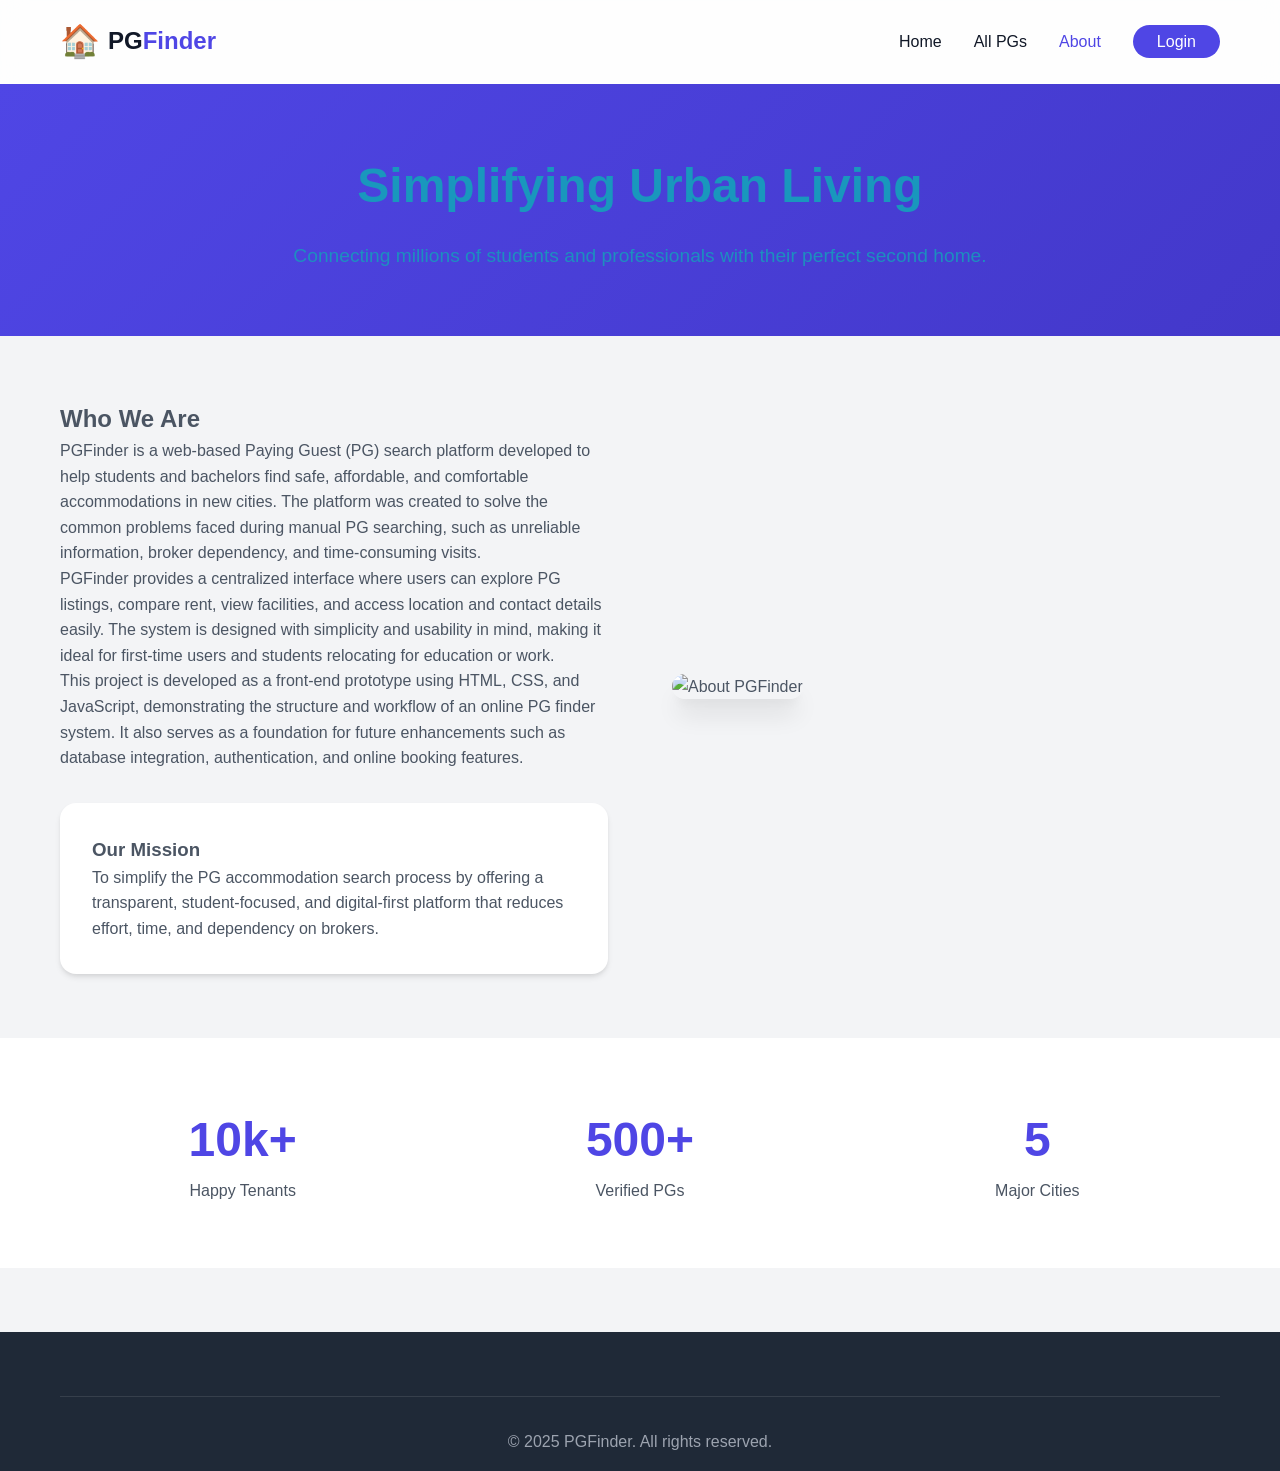
==== about.html @ 8850405e "updated css files" ====
<!DOCTYPE html>
<html lang="en">
<head>
    <meta charset="UTF-8">
    <meta name="viewport" content="width=device-width, initial-scale=1.0">
    <title>About Us - PGFinder</title>
    <link rel="stylesheet" href="assets/css/style.css">
    <style>
        .about-hero {
            background: linear-gradient(135deg, var(--primary), var(--primary-dark));
            color: rgb(25, 151, 189);
            padding: 4rem 0;
            text-align: center;
        }
        .about-grid {
            display: grid;
            grid-template-columns: 1fr 1fr;
            gap: 4rem;
            align-items: center;
            padding: 4rem 0;
        }
        .about-img {
            border-radius: var(--radius-lg);
            box-shadow: var(--shadow-xl);
            width: 100%;
        }
        .mission-box {
            background: var(--surface);
            padding: 2rem;
            border-radius: var(--radius-md);
            box-shadow: var(--shadow-md);
            margin-top: 2rem;
        }
        @media (max-width: 768px) {
            .about-grid { grid-template-columns: 1fr; }
        }
    </style>
</head>
<body>
    <nav class="navbar glass">
        <div class="container">
            <div class="nav-wrapper">
                <div class="logo">
                    <a href="index.html">
                        <span class="logo-icon">🏠</span>
                        <span class="logo-text">PG<span class="highlight">Finder</span></span>
                    </a>
                </div>
                <ul class="nav-links">
                    <li><a href="index.html">Home</a></li>
                    <li><a href="pgs.html">All PGs</a></li>
                    <li><a href="about.html" class="active">About</a></li>
                    <li><a href="login.html" class="btn-login">Login</a></li>
                </ul>
            </div>
        </div>
    </nav>

    <header class="about-hero">
        <div class="container ">
            <h1 style="font-size: 3rem; margin-bottom: 1rem;">Simplifying Urban Living</h1>
            <p style="font-size: 1.2rem; opacity: 0.9;">Connecting millions of students and professionals with their perfect second home.</p>
        </div>
    </header>

  <section class="container">
    <div class="about-grid">
        <div class="about-content">
            <h2>Who We Are</h2>
            <p>
                PGFinder is a web-based Paying Guest (PG) search platform developed to help
                students and bachelors find safe, affordable, and comfortable accommodations
                in new cities. The platform was created to solve the common problems faced
                during manual PG searching, such as unreliable information, broker dependency,
                and time-consuming visits.
            </p>

            <p>
                PGFinder provides a centralized interface where users can explore PG listings,
                compare rent, view facilities, and access location and contact details easily.
                The system is designed with simplicity and usability in mind, making it ideal
                for first-time users and students relocating for education or work.
            </p>

            <p>
                This project is developed as a front-end prototype using HTML, CSS, and
                JavaScript, demonstrating the structure and workflow of an online PG finder
                system. It also serves as a foundation for future enhancements such as database
                integration, authentication, and online booking features.
            </p>

            <div class="mission-box">
                <h3>Our Mission</h3>
                <p>
                    To simplify the PG accommodation search process by offering a transparent,
                    student-focused, and digital-first platform that reduces effort, time,
                    and dependency on brokers.
                </p>
            </div>
        </div>

        <div class="about-image">
            <img src="https://images.unsplash.com/photo-1522071820081-009f0129c71c?w=800"
                 alt="About PGFinder"
                 class="about-img">
        </div>
    </div>
</section>


    <section style="background: var(--surface); padding: 4rem 0;">
        <div class="container" style="text-align: center;">
            <div style="display: grid; grid-template-columns: repeat(3, 1fr); gap: 2rem;">
                <div>
                    <h2 style="font-size: 3rem; color: var(--primary);">10k+</h2>
                    <p>Happy Tenants</p>
                </div>
                <div>
                    <h2 style="font-size: 3rem; color: var(--primary);">500+</h2>
                    <p>Verified PGs</p>
                </div>
                <div>
                    <h2 style="font-size: 3rem; color: var(--primary);">5</h2>
                    <p>Major Cities</p>
                </div>
            </div>
        </div>
    </section>

    <footer class="footer">
        <div class="container">
            <div class="footer-bottom">
                <p>&copy; 2025 PGFinder. All rights reserved.</p>
            </div>
        </div>
    </footer>
</body>
</html>
---- assets/css/style.css ----
/* Global Styles */
:root {
    /* Modern Indigo Theme */
    --primary: #4F46E5;       /* Indigo 600 */
    --primary-dark: #4338CA;  /* Indigo 700 */
    --primary-light: #818CF8; /* Indigo 400 */
    --accent: #F59E0B;        /* Amber 500 */
    
    /* Neutral Scales */
    --background: #F3F4F6;    /* Cool Gray 100 */
    --surface: #FFFFFF;
    --text-main: #111827;     /* Cool Gray 900 */
    --text-body: #4B5563;     /* Cool Gray 600 */
    --text-light: #9CA3AF;    /* Cool Gray 400 */
    --border: #E5E7EB;
    
    /* Modern Elevation (Soft Shadows) */
    --shadow-sm: 0 1px 2px 0 rgba(0, 0, 0, 0.05);
    --shadow-md: 0 4px 6px -1px rgba(0, 0, 0, 0.1), 0 2px 4px -1px rgba(0, 0, 0, 0.06);
    --shadow-lg: 0 10px 15px -3px rgba(0, 0, 0, 0.1), 0 4px 6px -2px rgba(0, 0, 0, 0.05);
    --shadow-xl: 0 20px 25px -5px rgba(0, 0, 0, 0.1), 0 10px 10px -5px rgba(0, 0, 0, 0.04);
    
    /* Shape */
    --radius-sm: 0.5rem;   /* 8px */
    --radius-md: 1rem;     /* 16px */
    --radius-lg: 1.5rem;   /* 24px */
    
    /* Status */
    --success: #10B981;    /* Emerald 500 */
    --warning: #F59E0B;
    --white: #ffffff;
}

* {
    margin: 0;
    padding: 0;
    box-sizing: border-box;
}

body {
    font-family: 'Poppins', sans-serif;
    color: var(--text-body);
    background-color: var(--background);
    line-height: 1.6;
    -webkit-font-smoothing: antialiased;
}

.container {
    max-width: 1200px;
    margin: 0 auto;
    padding: 0 20px;
}

/* Glassmorphism Utility */
.glass {
    background: rgba(255, 255, 255, 0.85);
    backdrop-filter: blur(12px);
    -webkit-backdrop-filter: blur(12px);
    border-bottom: 1px solid rgba(255, 255, 255, 0.5);
}

/* Navigation Bar */
.navbar {
    position: sticky;
    top: 0;
    z-index: 1000;
    transition: all 0.3s ease;
}

.nav-wrapper {
    display: flex;
    justify-content: space-between;
    align-items: center;
    padding: 1rem 0;
}

.logo a {
    display: flex;
    align-items: center;
    text-decoration: none;
    font-size: 1.5rem;
    font-weight: 700;
    color: var(--text-main);
}

.logo-icon {
    font-size: 2rem;
    margin-right: 0.5rem;
}

.logo-text .highlight {
    color: var(--primary);
}

.nav-links {
    display: flex;
    list-style: none;
    gap: 2rem;
    align-items: center;
}

.nav-links a {
    text-decoration: none;
    color: var(--text-main);
    font-weight: 500;
    transition: color 0.3s ease;
    position: relative;
}

.nav-links a:hover,
.nav-links a.active {
    color: var(--primary);
}

/* Buttons */
button, .btn-search, .btn-view, .btn-primary, .btn-secondary, .btn-contact, .share-btn {
    font-family: 'Poppins', sans-serif;
    cursor: pointer;
    border: none;
    transition: all 0.3s cubic-bezier(0.4, 0, 0.2, 1);
    text-decoration: none;
    display: inline-block;
    text-align: center;
}

.btn-primary {
    background: linear-gradient(135deg, var(--primary), var(--primary-dark));
    color: var(--white);
    padding: 0.75rem 2rem;
    border-radius: 50px;
    font-weight: 600;
    font-size: 1rem;
    box-shadow: 0 4px 15px rgba(79, 70, 229, 0.4);
}

.btn-primary:hover {
    transform: translateY(-3px);
    box-shadow: 0 8px 25px rgba(79, 70, 229, 0.5);
}

.btn-secondary {
    background: var(--surface);
    color: var(--primary);
    padding: 0.75rem 2rem;
    border-radius: 50px;
    border: 2px solid transparent;
    font-weight: 600;
    font-size: 1rem;
    box-shadow: var(--shadow-sm);
}

.btn-secondary:hover {
    background: var(--primary);
    color: var(--white);
}

.btn-login {
    padding: 0.5rem 1.5rem;
    background: var(--primary);
    color: var(--white) !important;
    border-radius: 50px;
    transition: all 0.3s ease;
}

.btn-login:hover {
    background: var(--primary-dark);
    transform: translateY(-2px);
}

/* Mobile Menu */
.mobile-menu-toggle {
    display: none;
    flex-direction: column;
    gap: 5px;
    cursor: pointer;
}

.mobile-menu-toggle span {
    width: 25px;
    height: 3px;
    background: var(--text-main);
    border-radius: 2px;
}

/* Footer */
.footer {
    background: #1F2937; /* Dark Gray */
    color: var(--white);
    padding: 4rem 0 1rem;
    margin-top: 4rem;
}

.footer-grid {
    display: grid;
    grid-template-columns: repeat(auto-fit, minmax(200px, 1fr));
    gap: 2rem;
    margin-bottom: 2rem;
}

.footer-col h3 {
    margin-bottom: 1rem;
    color: var(--white);
}

.footer-col p, .footer-col ul li a {
    color: #9CA3AF;
    text-decoration: none;
    font-size: 0.95rem;
    line-height: 1.6;
}

.footer-col ul { list-style: none; }
.footer-col ul li { margin-bottom: 0.5rem; }
.footer-col ul li a:hover { color: var(--white); }

.footer-bottom {
    text-align: center;
    padding-top: 2rem;
    border-top: 1px solid rgba(255, 255, 255, 0.1);
    color: #9CA3AF;
}

/* Utilities */
.text-center { text-align: center; }
.mb-4 { margin-bottom: 2rem; }

/* Responsive Global */
@media (max-width: 768px) {
    .nav-links { display: none; }
    .mobile-menu-toggle { display: flex; }
    .container { padding: 0 1.5rem; }
}
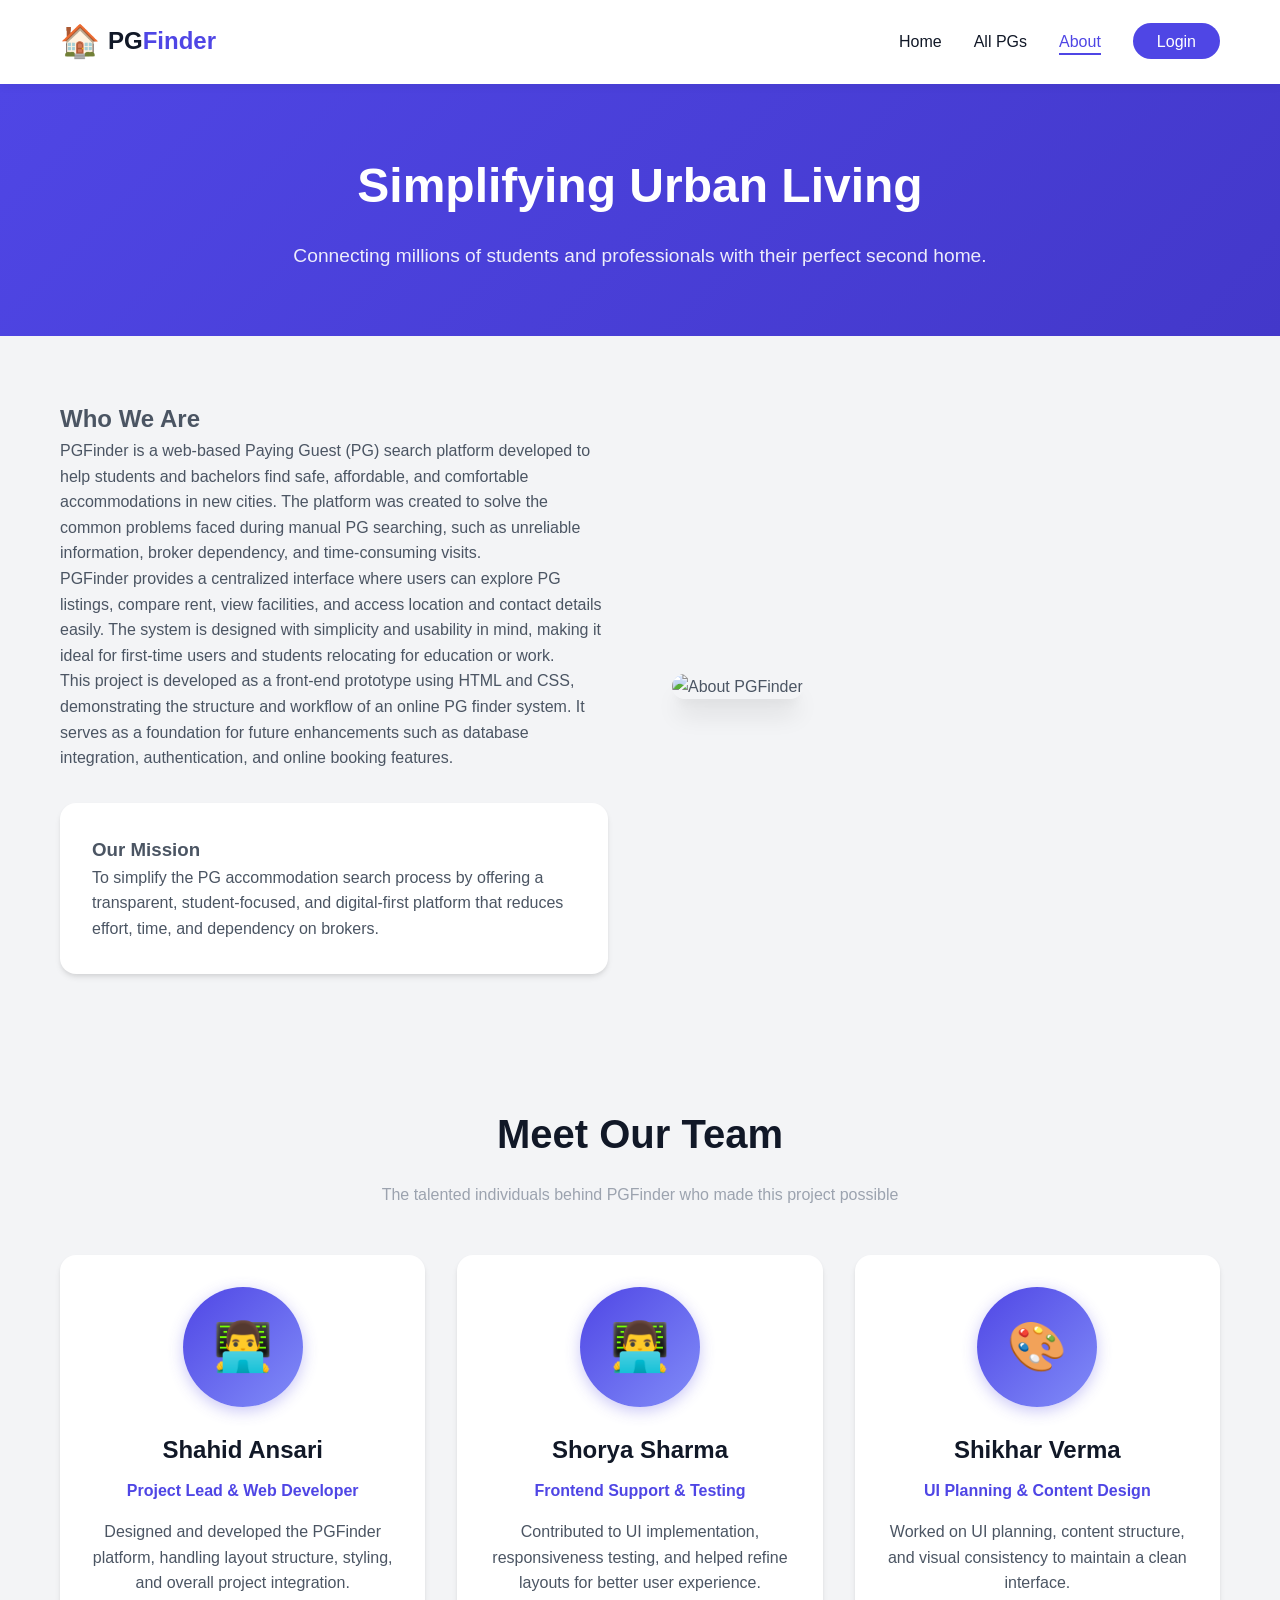
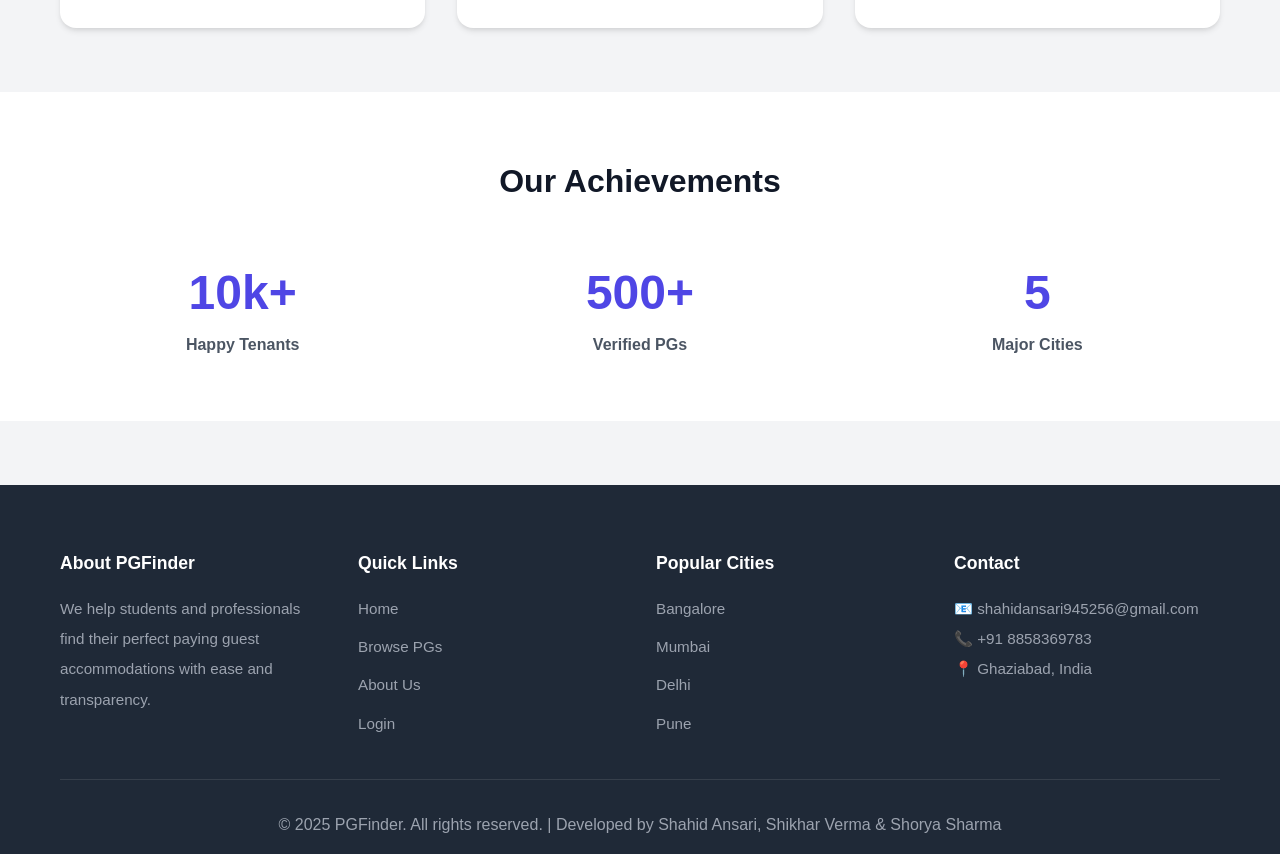
==== commit d0e27761: "fixing some pages" ====
--- a/about.html
+++ b/about.html
@@ -1,17 +1,20 @@
 <!DOCTYPE html>
 <html lang="en">
+
 <head>
     <meta charset="UTF-8">
     <meta name="viewport" content="width=device-width, initial-scale=1.0">
     <title>About Us - PGFinder</title>
     <link rel="stylesheet" href="assets/css/style.css">
+    <link rel="shortcut icon" href="assets\images\house.png" type="image/x-icon">
     <style>
         .about-hero {
             background: linear-gradient(135deg, var(--primary), var(--primary-dark));
-            color: rgb(25, 151, 189);
+            color: rgb(255, 255, 255);
             padding: 4rem 0;
             text-align: center;
         }
+
         .about-grid {
             display: grid;
             grid-template-columns: 1fr 1fr;
@@ -19,11 +22,13 @@
             align-items: center;
             padding: 4rem 0;
         }
+
         .about-img {
             border-radius: var(--radius-lg);
             box-shadow: var(--shadow-xl);
             width: 100%;
         }
+
         .mission-box {
             background: var(--surface);
             padding: 2rem;
@@ -31,11 +36,76 @@
             box-shadow: var(--shadow-md);
             margin-top: 2rem;
         }
+
+        .team-section {
+            padding: 4rem 0;
+            background: var(--background);
+        }
+
+        .team-grid {
+            display: grid;
+            grid-template-columns: repeat(auto-fit, minmax(280px, 1fr));
+            gap: 2rem;
+            margin-top: 2rem;
+        }
+
+        .team-card {
+            background: var(--surface);
+            padding: 2rem;
+            border-radius: var(--radius-md);
+            box-shadow: var(--shadow-md);
+            text-align: center;
+            transition: all 0.3s ease;
+        }
+
+        .team-card:hover {
+            transform: translateY(-10px);
+            box-shadow: var(--shadow-xl);
+        }
+
+        .team-avatar {
+            width: 120px;
+            height: 120px;
+            background: linear-gradient(135deg, var(--primary), var(--primary-light));
+            border-radius: 50%;
+            display: flex;
+            align-items: center;
+            justify-content: center;
+            font-size: 3rem;
+            margin: 0 auto 1.5rem;
+            box-shadow: 0 4px 15px rgba(79, 70, 229, 0.3);
+        }
+
+        .team-card h3 {
+            font-size: 1.5rem;
+            color: var(--text-main);
+            margin-bottom: 0.5rem;
+        }
+
+        .team-card .role {
+            color: var(--primary);
+            font-weight: 600;
+            margin-bottom: 1rem;
+            font-size: 1rem;
+        }
+
+        .team-card p {
+            color: var(--text-body);
+            line-height: 1.6;
+        }
+
         @media (max-width: 768px) {
-            .about-grid { grid-template-columns: 1fr; }
+            .about-grid {
+                grid-template-columns: 1fr;
+            }
+
+            .team-grid {
+                grid-template-columns: 1fr;
+            }
         }
     </style>
 </head>
+
 <body>
     <nav class="navbar glass">
         <div class="container">
@@ -57,71 +127,107 @@
     </nav>
 
     <header class="about-hero">
-        <div class="container ">
+        <div class="container">
             <h1 style="font-size: 3rem; margin-bottom: 1rem;">Simplifying Urban Living</h1>
-            <p style="font-size: 1.2rem; opacity: 0.9;">Connecting millions of students and professionals with their perfect second home.</p>
+            <p style="font-size: 1.2rem; opacity: 0.9;">Connecting millions of students and professionals with their
+                perfect second home.</p>
         </div>
     </header>
 
-  <section class="container">
-    <div class="about-grid">
-        <div class="about-content">
-            <h2>Who We Are</h2>
-            <p>
-                PGFinder is a web-based Paying Guest (PG) search platform developed to help
-                students and bachelors find safe, affordable, and comfortable accommodations
-                in new cities. The platform was created to solve the common problems faced
-                during manual PG searching, such as unreliable information, broker dependency,
-                and time-consuming visits.
-            </p>
-
-            <p>
-                PGFinder provides a centralized interface where users can explore PG listings,
-                compare rent, view facilities, and access location and contact details easily.
-                The system is designed with simplicity and usability in mind, making it ideal
-                for first-time users and students relocating for education or work.
-            </p>
-
-            <p>
-                This project is developed as a front-end prototype using HTML, CSS, and
-                JavaScript, demonstrating the structure and workflow of an online PG finder
-                system. It also serves as a foundation for future enhancements such as database
-                integration, authentication, and online booking features.
-            </p>
-
-            <div class="mission-box">
-                <h3>Our Mission</h3>
+    <section class="container">
+        <div class="about-grid">
+            <div class="about-content">
+                <h2>Who We Are</h2>
                 <p>
-                    To simplify the PG accommodation search process by offering a transparent,
-                    student-focused, and digital-first platform that reduces effort, time,
-                    and dependency on brokers.
+                    PGFinder is a web-based Paying Guest (PG) search platform developed to help
+                    students and bachelors find safe, affordable, and comfortable accommodations
+                    in new cities. The platform was created to solve the common problems faced
+                    during manual PG searching, such as unreliable information, broker dependency,
+                    and time-consuming visits.
                 </p>
-            </div>
-        </div>
-
-        <div class="about-image">
-            <img src="https://images.unsplash.com/photo-1522071820081-009f0129c71c?w=800"
-                 alt="About PGFinder"
-                 class="about-img">
-        </div>
-    </div>
-</section>
-
+
+                <p>
+                    PGFinder provides a centralized interface where users can explore PG listings,
+                    compare rent, view facilities, and access location and contact details easily.
+                    The system is designed with simplicity and usability in mind, making it ideal
+                    for first-time users and students relocating for education or work.
+                </p>
+
+                <p>
+                    This project is developed as a front-end prototype using HTML and CSS,
+                    demonstrating the structure and workflow of an online PG finder
+                    system. It serves as a foundation for future enhancements such as database
+                    integration, authentication, and online booking features.
+                </p>
+
+                <div class="mission-box">
+                    <h3>Our Mission</h3>
+                    <p>
+                        To simplify the PG accommodation search process by offering a transparent,
+                        student-focused, and digital-first platform that reduces effort, time,
+                        and dependency on brokers.
+                    </p>
+                </div>
+            </div>
+
+            <div class="about-image">
+                <img src="https://images.unsplash.com/photo-1522071820081-009f0129c71c?w=800" alt="About PGFinder"
+                    class="about-img">
+            </div>
+        </div>
+    </section>
+
+    <section class="team-section">
+        <div class="container">
+            <h2 style="text-align: center; font-size: 2.5rem; color: var(--text-main); margin-bottom: 1rem;">Meet Our
+                Team</h2>
+            <p style="text-align: center; color: var(--text-light); max-width: 600px; margin: 0 auto 3rem;">The talented
+                individuals behind PGFinder who made this project possible</p>
+
+            <div class="team-grid">
+                <div class="team-card">
+                    <div class="team-avatar">👨‍💻</div>
+                    <h3>Shahid Ansari</h3>
+                    <p class="role">Project Lead & Web Developer</p>
+                    <p>Designed and developed the PGFinder platform, handling layout structure, styling, and overall
+                        project integration.</p>
+                </div>
+
+                <div class="team-card">
+                    <div class="team-avatar">👨‍💻</div>
+                    <h3>Shorya Sharma</h3>
+                    <p class="role">Frontend Support & Testing</p>
+                    <p>Contributed to UI implementation, responsiveness testing, and helped refine layouts for better
+                        user experience.</p>
+                </div>
+
+                <div class="team-card">
+                    <div class="team-avatar">🎨</div>
+                    <h3>Shikhar Verma</h3>
+                    <p class="role">UI Planning & Content Design</p>
+                    <p>Worked on UI planning, content structure, and visual consistency to maintain a clean interface.
+                    </p>
+                </div>
+
+            </div>
+        </div>
+    </section>
 
     <section style="background: var(--surface); padding: 4rem 0;">
         <div class="container" style="text-align: center;">
-            <div style="display: grid; grid-template-columns: repeat(3, 1fr); gap: 2rem;">
+            <h2 style="font-size: 2rem; color: var(--text-main); margin-bottom: 3rem;">Our Achievements</h2>
+            <div style="display: grid; grid-template-columns: repeat(auto-fit, minmax(200px, 1fr)); gap: 2rem;">
                 <div>
                     <h2 style="font-size: 3rem; color: var(--primary);">10k+</h2>
-                    <p>Happy Tenants</p>
+                    <p style="color: var(--text-body); font-weight: 600;">Happy Tenants</p>
                 </div>
                 <div>
                     <h2 style="font-size: 3rem; color: var(--primary);">500+</h2>
-                    <p>Verified PGs</p>
+                    <p style="color: var(--text-body); font-weight: 600;">Verified PGs</p>
                 </div>
                 <div>
                     <h2 style="font-size: 3rem; color: var(--primary);">5</h2>
-                    <p>Major Cities</p>
+                    <p style="color: var(--text-body); font-weight: 600;">Major Cities</p>
                 </div>
             </div>
         </div>
@@ -129,10 +235,43 @@
 
     <footer class="footer">
         <div class="container">
+            <div class="footer-grid">
+                <div class="footer-col">
+                    <h3>About PGFinder</h3>
+                    <p>We help students and professionals find their perfect paying guest accommodations with ease and
+                        transparency.</p>
+                </div>
+                <div class="footer-col">
+                    <h3>Quick Links</h3>
+                    <ul>
+                        <li><a href="index.html">Home</a></li>
+                        <li><a href="pgs.html">Browse PGs</a></li>
+                        <li><a href="about.html">About Us</a></li>
+                        <li><a href="login.html">Login</a></li>
+                    </ul>
+                </div>
+                <div class="footer-col">
+                    <h3>Popular Cities</h3>
+                    <ul>
+                        <li><a href="pgs.html">Bangalore</a></li>
+                        <li><a href="pgs.html">Mumbai</a></li>
+                        <li><a href="pgs.html">Delhi</a></li>
+                        <li><a href="pgs.html">Pune</a></li>
+                    </ul>
+                </div>
+                <div class="footer-col">
+                    <h3>Contact</h3>
+                    <p>📧 shahidansari945256@gmail.com</p>
+                    <p>📞 +91 8858369783 </p>
+                    <p>📍 Ghaziabad, India</p>
+                </div>
+            </div>
             <div class="footer-bottom">
-                <p>&copy; 2025 PGFinder. All rights reserved.</p>
+                <p>&copy; 2025 PGFinder. All rights reserved. | Developed by Shahid Ansari, Shikhar Verma & Shorya
+                    Sharma</p>
             </div>
         </div>
     </footer>
 </body>
+
 </html>
--- a/assets/css/style.css
+++ b/assets/css/style.css
@@ -1,33 +1,29 @@
 /* Global Styles */
 :root {
-    /* Modern Indigo Theme */
-    --primary: #4F46E5;       /* Indigo 600 */
-    --primary-dark: #4338CA;  /* Indigo 700 */
-    --primary-light: #818CF8; /* Indigo 400 */
-    --accent: #F59E0B;        /* Amber 500 */
-    
-    /* Neutral Scales */
-    --background: #F3F4F6;    /* Cool Gray 100 */
+    --primary: #4F46E5;
+    --primary-dark: #4338CA;
+    --primary-light: #818CF8;
+    --accent: #F59E0B;
+    --success: #10B981;
+    --warning: #F59E0B;
+    --danger: #EF4444;
+    
+    --background: #F3F4F6;
     --surface: #FFFFFF;
-    --text-main: #111827;     /* Cool Gray 900 */
-    --text-body: #4B5563;     /* Cool Gray 600 */
-    --text-light: #9CA3AF;    /* Cool Gray 400 */
+    --text-main: #111827;
+    --text-body: #4B5563;
+    --text-light: #9CA3AF;
     --border: #E5E7EB;
     
-    /* Modern Elevation (Soft Shadows) */
     --shadow-sm: 0 1px 2px 0 rgba(0, 0, 0, 0.05);
     --shadow-md: 0 4px 6px -1px rgba(0, 0, 0, 0.1), 0 2px 4px -1px rgba(0, 0, 0, 0.06);
     --shadow-lg: 0 10px 15px -3px rgba(0, 0, 0, 0.1), 0 4px 6px -2px rgba(0, 0, 0, 0.05);
     --shadow-xl: 0 20px 25px -5px rgba(0, 0, 0, 0.1), 0 10px 10px -5px rgba(0, 0, 0, 0.04);
     
-    /* Shape */
-    --radius-sm: 0.5rem;   /* 8px */
-    --radius-md: 1rem;     /* 16px */
-    --radius-lg: 1.5rem;   /* 24px */
-    
-    /* Status */
-    --success: #10B981;    /* Emerald 500 */
-    --warning: #F59E0B;
+    --radius-sm: 0.5rem;
+    --radius-md: 1rem;
+    --radius-lg: 1.5rem;
+    
     --white: #ffffff;
 }
 
@@ -38,7 +34,7 @@
 }
 
 body {
-    font-family: 'Poppins', sans-serif;
+    font-family: 'Segoe UI', Tahoma, Geneva, Verdana, sans-serif;
     color: var(--text-body);
     background-color: var(--background);
     line-height: 1.6;
@@ -51,9 +47,8 @@
     padding: 0 20px;
 }
 
-/* Glassmorphism Utility */
 .glass {
-    background: rgba(255, 255, 255, 0.85);
+    background: rgba(255, 255, 255, 0.95);
     backdrop-filter: blur(12px);
     -webkit-backdrop-filter: blur(12px);
     border-bottom: 1px solid rgba(255, 255, 255, 0.5);
@@ -65,6 +60,7 @@
     top: 0;
     z-index: 1000;
     transition: all 0.3s ease;
+    box-shadow: 0 2px 10px rgba(0, 0, 0, 0.05);
 }
 
 .nav-wrapper {
@@ -107,6 +103,22 @@
     position: relative;
 }
 
+.nav-links a::after {
+    content: '';
+    position: absolute;
+    bottom: -5px;
+    left: 0;
+    width: 0;
+    height: 2px;
+    background: var(--primary);
+    transition: width 0.3s ease;
+}
+
+.nav-links a:hover::after,
+.nav-links a.active::after {
+    width: 100%;
+}
+
 .nav-links a:hover,
 .nav-links a.active {
     color: var(--primary);
@@ -114,7 +126,7 @@
 
 /* Buttons */
 button, .btn-search, .btn-view, .btn-primary, .btn-secondary, .btn-contact, .share-btn {
-    font-family: 'Poppins', sans-serif;
+    font-family: inherit;
     cursor: pointer;
     border: none;
     transition: all 0.3s cubic-bezier(0.4, 0, 0.2, 1);
@@ -126,65 +138,59 @@
 .btn-primary {
     background: linear-gradient(135deg, var(--primary), var(--primary-dark));
     color: var(--white);
-    padding: 0.75rem 2rem;
+    padding: 0.875rem 2rem;
     border-radius: 50px;
     font-weight: 600;
     font-size: 1rem;
-    box-shadow: 0 4px 15px rgba(79, 70, 229, 0.4);
+    box-shadow: 0 4px 15px rgba(79, 70, 229, 0.3);
 }
 
 .btn-primary:hover {
     transform: translateY(-3px);
-    box-shadow: 0 8px 25px rgba(79, 70, 229, 0.5);
+    box-shadow: 0 8px 25px rgba(79, 70, 229, 0.4);
+}
+
+.btn-large {
+    padding: 1.1rem 2.5rem;
+    font-size: 1.1rem;
 }
 
 .btn-secondary {
     background: var(--surface);
     color: var(--primary);
-    padding: 0.75rem 2rem;
+    padding: 0.875rem 2rem;
     border-radius: 50px;
-    border: 2px solid transparent;
+    border: 2px solid var(--primary);
     font-weight: 600;
     font-size: 1rem;
-    box-shadow: var(--shadow-sm);
 }
 
 .btn-secondary:hover {
     background: var(--primary);
     color: var(--white);
+    transform: translateY(-2px);
 }
 
 .btn-login {
-    padding: 0.5rem 1.5rem;
+    padding: 0.6rem 1.5rem;
     background: var(--primary);
     color: var(--white) !important;
     border-radius: 50px;
     transition: all 0.3s ease;
 }
 
+.btn-login::after {
+    display: none !important;
+}
+
 .btn-login:hover {
     background: var(--primary-dark);
     transform: translateY(-2px);
 }
 
-/* Mobile Menu */
-.mobile-menu-toggle {
-    display: none;
-    flex-direction: column;
-    gap: 5px;
-    cursor: pointer;
-}
-
-.mobile-menu-toggle span {
-    width: 25px;
-    height: 3px;
-    background: var(--text-main);
-    border-radius: 2px;
-}
-
 /* Footer */
 .footer {
-    background: #1F2937; /* Dark Gray */
+    background: #1F2937;
     color: var(--white);
     padding: 4rem 0 1rem;
     margin-top: 4rem;
@@ -200,18 +206,27 @@
 .footer-col h3 {
     margin-bottom: 1rem;
     color: var(--white);
+    font-size: 1.1rem;
 }
 
 .footer-col p, .footer-col ul li a {
     color: #9CA3AF;
     text-decoration: none;
     font-size: 0.95rem;
-    line-height: 1.6;
-}
-
-.footer-col ul { list-style: none; }
-.footer-col ul li { margin-bottom: 0.5rem; }
-.footer-col ul li a:hover { color: var(--white); }
+    line-height: 2;
+}
+
+.footer-col ul { 
+    list-style: none; 
+}
+
+.footer-col ul li { 
+    margin-bottom: 0.5rem; 
+}
+
+.footer-col ul li a:hover { 
+    color: var(--white); 
+}
 
 .footer-bottom {
     text-align: center;
@@ -221,12 +236,21 @@
 }
 
 /* Utilities */
-.text-center { text-align: center; }
-.mb-4 { margin-bottom: 2rem; }
+.text-center { 
+    text-align: center; 
+}
+
+.mb-4 { 
+    margin-bottom: 2rem; 
+}
 
 /* Responsive Global */
 @media (max-width: 768px) {
-    .nav-links { display: none; }
-    .mobile-menu-toggle { display: flex; }
-    .container { padding: 0 1.5rem; }
+    .nav-links { 
+        display: none; 
+    }
+    
+    .container { 
+        padding: 0 1rem; 
+    }
 }
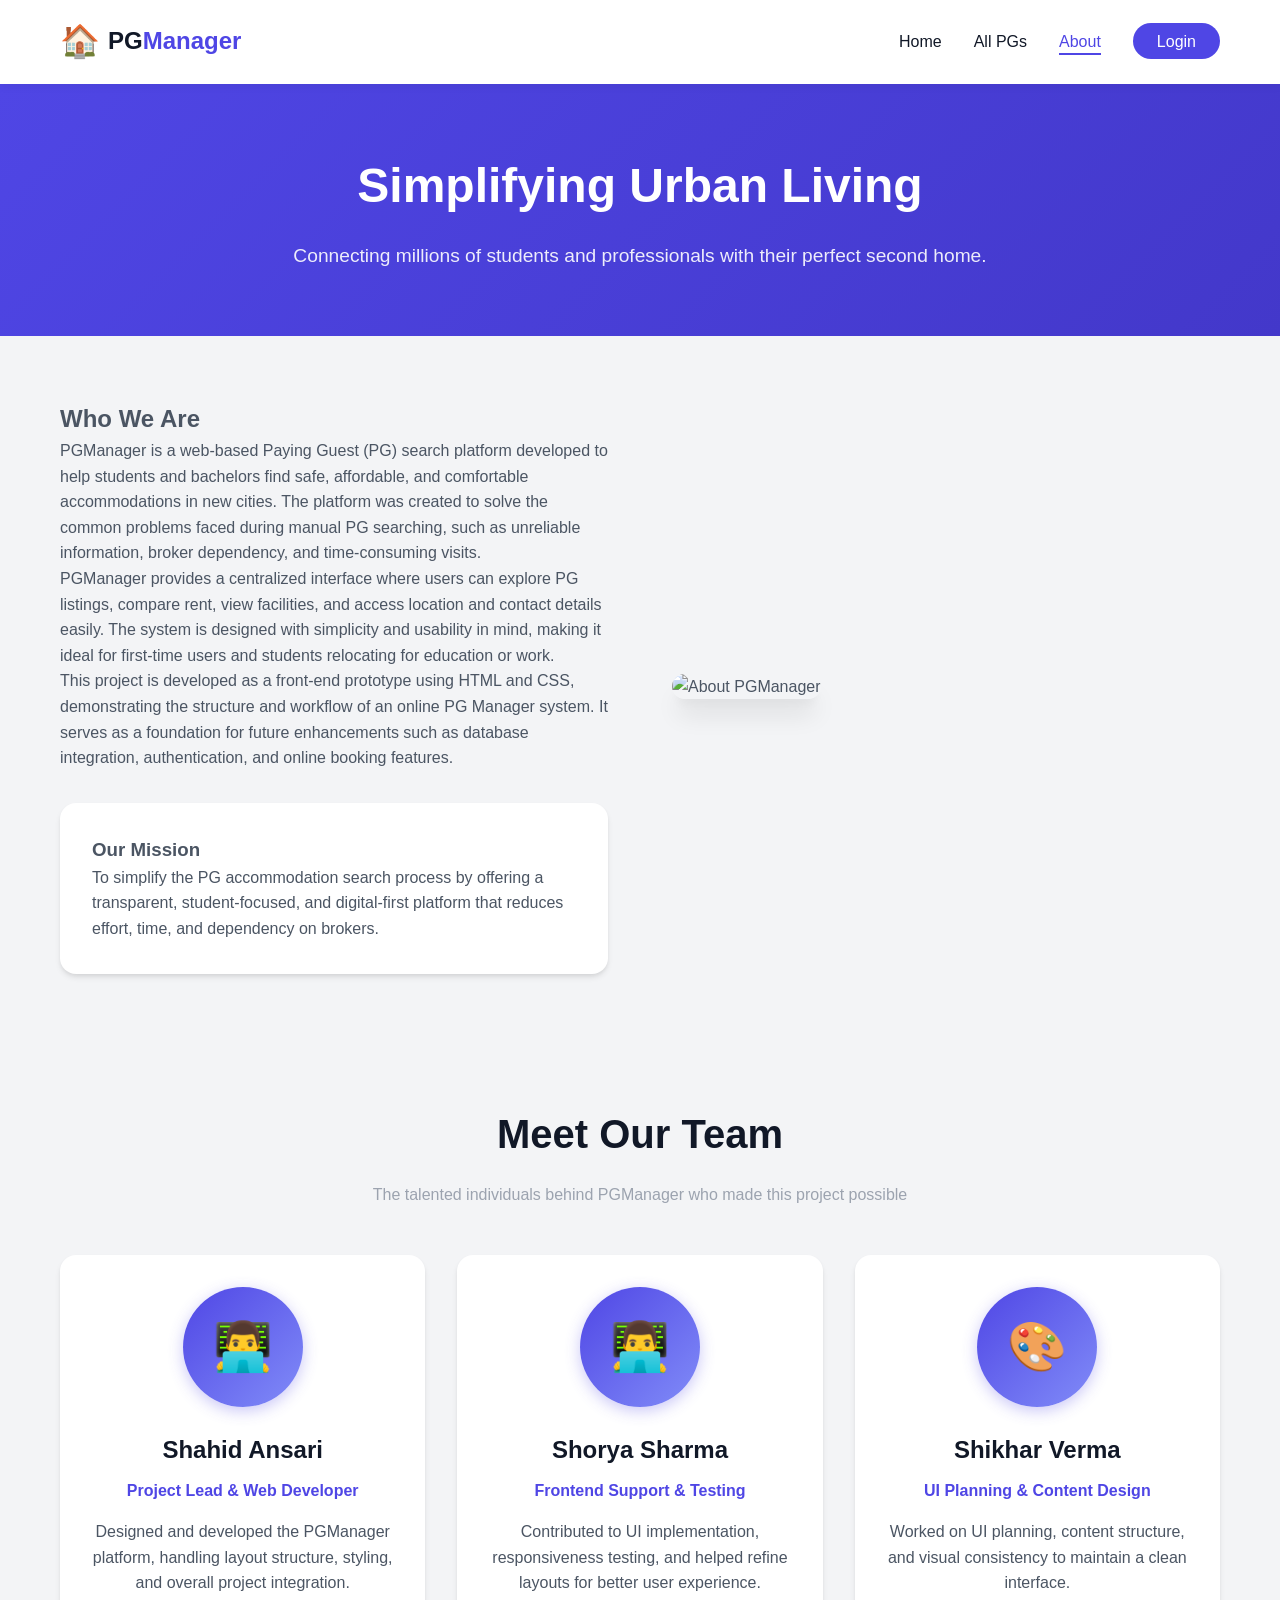
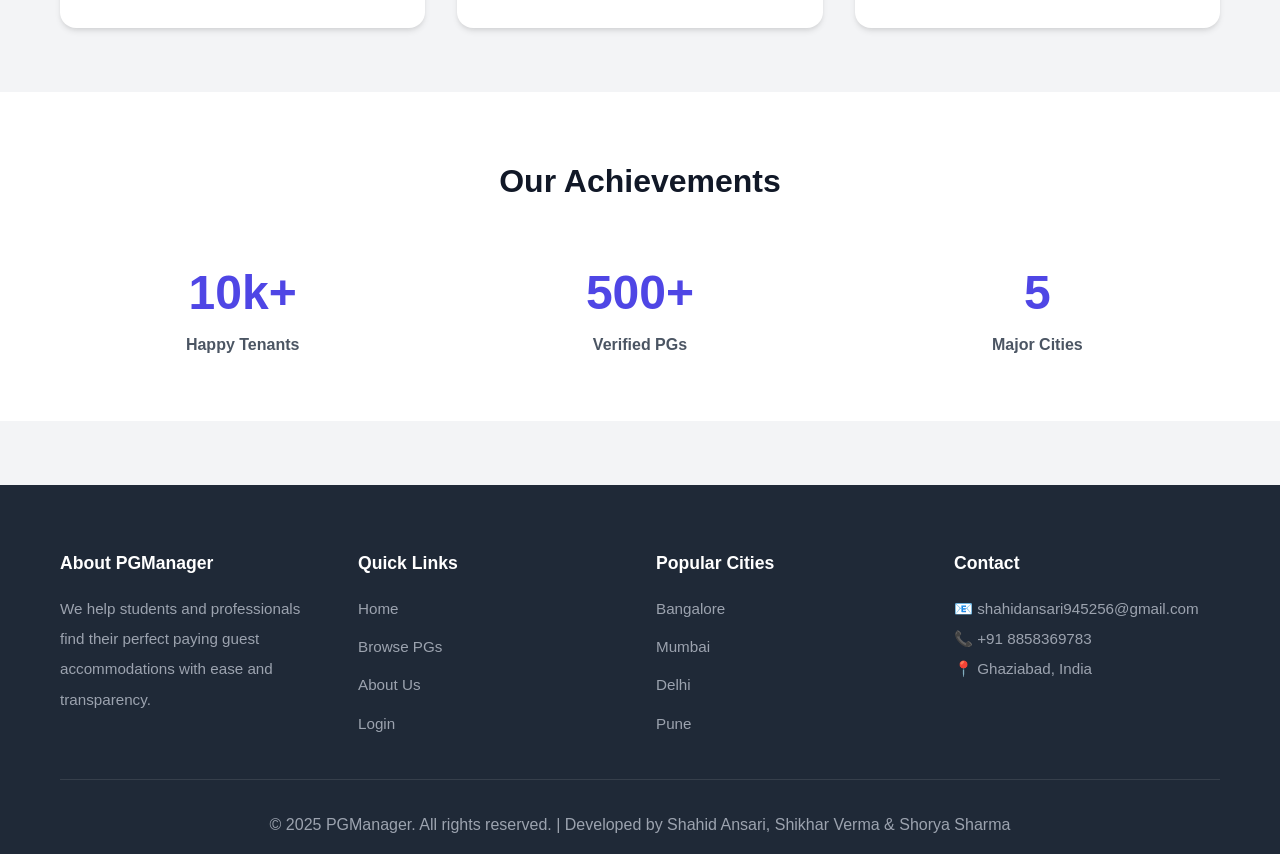
==== commit b08800cf: "final finishing for UI" ====
--- a/about.html
+++ b/about.html
@@ -4,7 +4,7 @@
 <head>
     <meta charset="UTF-8">
     <meta name="viewport" content="width=device-width, initial-scale=1.0">
-    <title>About Us - PGFinder</title>
+    <title>About Us - PGManager</title>
     <link rel="stylesheet" href="assets/css/style.css">
     <link rel="shortcut icon" href="assets\images\house.png" type="image/x-icon">
     <style>
@@ -113,7 +113,7 @@
                 <div class="logo">
                     <a href="index.html">
                         <span class="logo-icon">🏠</span>
-                        <span class="logo-text">PG<span class="highlight">Finder</span></span>
+                        <span class="logo-text">PG<span class="highlight">Manager</span></span>
                     </a>
                 </div>
                 <ul class="nav-links">
@@ -139,7 +139,7 @@
             <div class="about-content">
                 <h2>Who We Are</h2>
                 <p>
-                    PGFinder is a web-based Paying Guest (PG) search platform developed to help
+                    PGManager is a web-based Paying Guest (PG) search platform developed to help
                     students and bachelors find safe, affordable, and comfortable accommodations
                     in new cities. The platform was created to solve the common problems faced
                     during manual PG searching, such as unreliable information, broker dependency,
@@ -147,7 +147,7 @@
                 </p>
 
                 <p>
-                    PGFinder provides a centralized interface where users can explore PG listings,
+                    PGManager provides a centralized interface where users can explore PG listings,
                     compare rent, view facilities, and access location and contact details easily.
                     The system is designed with simplicity and usability in mind, making it ideal
                     for first-time users and students relocating for education or work.
@@ -155,7 +155,7 @@
 
                 <p>
                     This project is developed as a front-end prototype using HTML and CSS,
-                    demonstrating the structure and workflow of an online PG finder
+                    demonstrating the structure and workflow of an online PG Manager
                     system. It serves as a foundation for future enhancements such as database
                     integration, authentication, and online booking features.
                 </p>
@@ -171,7 +171,7 @@
             </div>
 
             <div class="about-image">
-                <img src="https://images.unsplash.com/photo-1522071820081-009f0129c71c?w=800" alt="About PGFinder"
+                <img src="https://images.unsplash.com/photo-1522071820081-009f0129c71c?w=800" alt="About PGManager"
                     class="about-img">
             </div>
         </div>
@@ -182,14 +182,14 @@
             <h2 style="text-align: center; font-size: 2.5rem; color: var(--text-main); margin-bottom: 1rem;">Meet Our
                 Team</h2>
             <p style="text-align: center; color: var(--text-light); max-width: 600px; margin: 0 auto 3rem;">The talented
-                individuals behind PGFinder who made this project possible</p>
+                individuals behind PGManager who made this project possible</p>
 
             <div class="team-grid">
                 <div class="team-card">
                     <div class="team-avatar">👨‍💻</div>
                     <h3>Shahid Ansari</h3>
                     <p class="role">Project Lead & Web Developer</p>
-                    <p>Designed and developed the PGFinder platform, handling layout structure, styling, and overall
+                    <p>Designed and developed the PGManager platform, handling layout structure, styling, and overall
                         project integration.</p>
                 </div>
 
@@ -237,7 +237,7 @@
         <div class="container">
             <div class="footer-grid">
                 <div class="footer-col">
-                    <h3>About PGFinder</h3>
+                    <h3>About PGManager</h3>
                     <p>We help students and professionals find their perfect paying guest accommodations with ease and
                         transparency.</p>
                 </div>
@@ -267,7 +267,7 @@
                 </div>
             </div>
             <div class="footer-bottom">
-                <p>&copy; 2025 PGFinder. All rights reserved. | Developed by Shahid Ansari, Shikhar Verma & Shorya
+                <p>&copy; 2025 PGManager. All rights reserved. | Developed by Shahid Ansari, Shikhar Verma & Shorya
                     Sharma</p>
             </div>
         </div>
